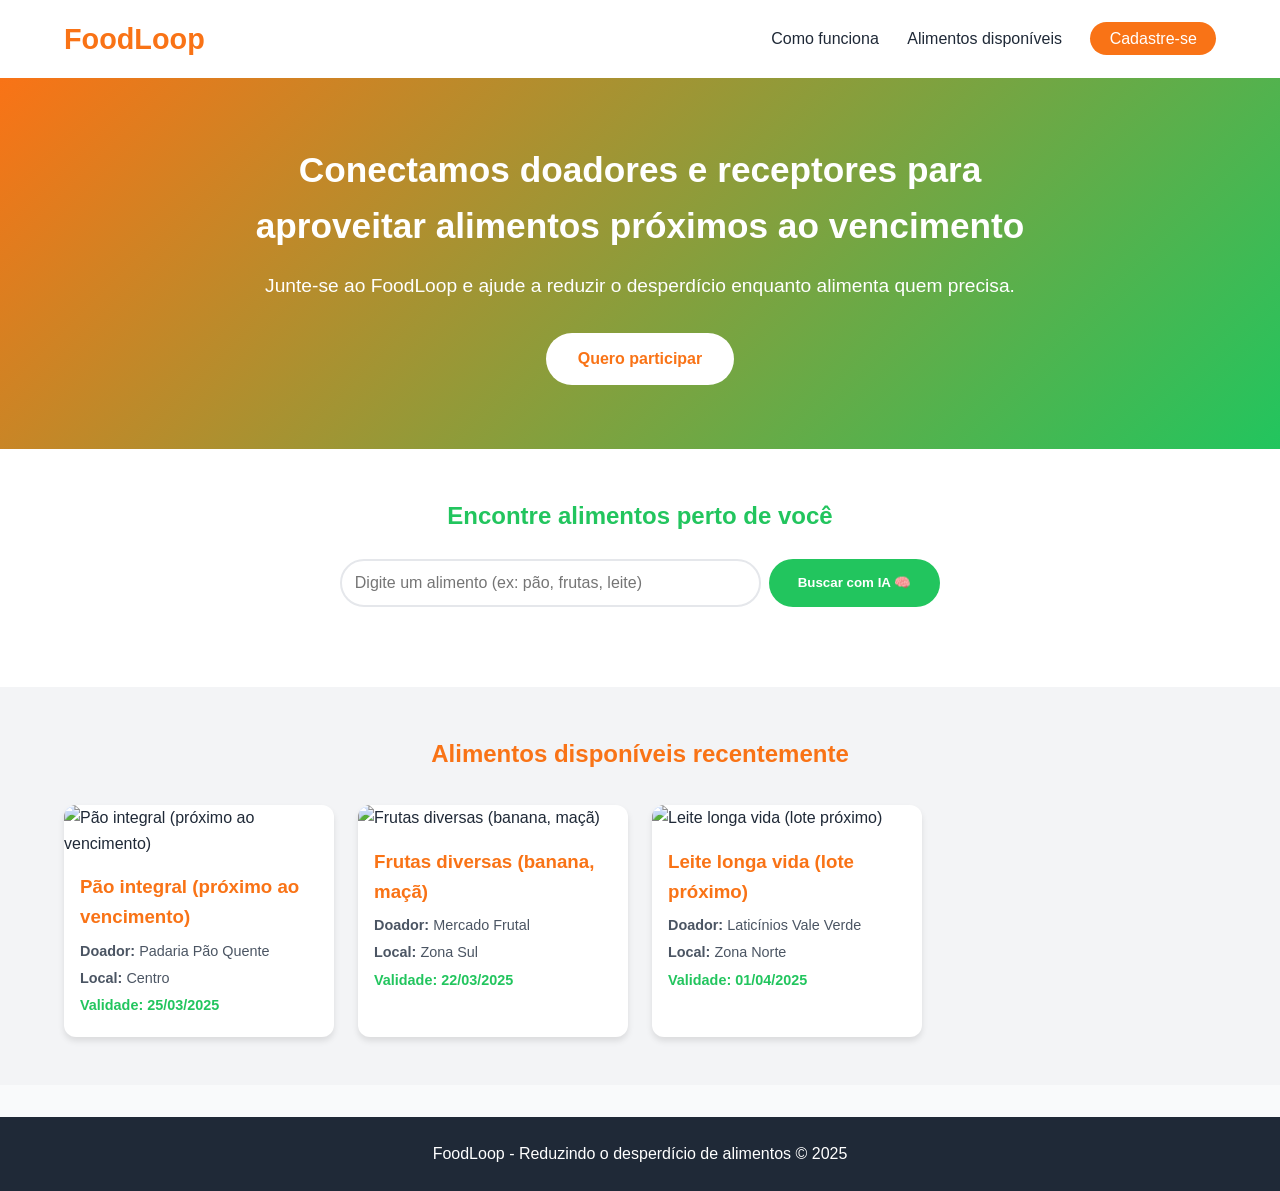
==== index.html @ 041d5043 "Add files via upload" ====
<!DOCTYPE html>
<html lang="pt-BR">
<head>
    <meta charset="UTF-8">
    <meta name="viewport" content="width=device-width, initial-scale=1.0">
    <title>FoodLoop - Conectando Alimentos, Evitando Desperdício</title>
    <link rel="stylesheet" href="style.css">
</head>
<body>
    <header>
        <div class="logo">FoodLoop</div>
        <nav>
            <a href="#como-funciona">Como funciona</a>
            <a href="#alimentos">Alimentos disponíveis</a>
            <span id="user-area">
                <!-- Aqui será inserido o botão de cadastro ou saudação + link para cadastrar alimento (se doador) -->
            </span>
        </nav>
    </header>

    <main>
        <section class="hero">
            <h1>Conectamos doadores e receptores para aproveitar alimentos próximos ao vencimento</h1>
            <p>Junte-se ao FoodLoop e ajude a reduzir o desperdício enquanto alimenta quem precisa.</p>
            <a href="cadastro.html" class="btn-cta">Quero participar</a>
        </section>

        <section class="busca-ia">
            <h2>Encontre alimentos perto de você</h2>
            <div class="search-box">
                <input type="text" id="busca" placeholder="Digite um alimento (ex: pão, frutas, leite)" />
                <button id="btn-busca">Buscar com IA 🧠</button>
            </div>
            <div id="resultados-busca" class="resultados"></div>
        </section>

        <section id="alimentos" class="alimentos">
            <h2>Alimentos disponíveis recentemente</h2>
            <div id="lista-alimentos" class="grid-alimentos">
                <!-- Itens serão inseridos via JavaScript -->
            </div>
        </section>
    </main>

    <footer>
        <p>FoodLoop - Reduzindo o desperdício de alimentos &copy; 2025</p>
    </footer>

    <script src="script.js"></script>
    <script>
        document.addEventListener('DOMContentLoaded', function() {
            exibirSaudacao();
            carregarAlimentos();
        });
    </script>
</body>
</html>
---- style.css ----
/* style.css */
* {
    margin: 0;
    padding: 0;
    box-sizing: border-box;
    font-family: 'Segoe UI', Tahoma, Geneva, Verdana, sans-serif;
}

body {
    background-color: #f9fafb;
    color: #1f2937;
    line-height: 1.6;
}

header {
    background-color: white;
    box-shadow: 0 2px 4px rgba(0,0,0,0.1);
    padding: 1rem 5%;
    display: flex;
    justify-content: space-between;
    align-items: center;
    flex-wrap: wrap;
}

.logo {
    font-size: 1.8rem;
    font-weight: 700;
    color: #F97316; /* laranja */
}

nav a {
    text-decoration: none;
    color: #1f2937;
    margin-left: 1.5rem;
    font-weight: 500;
    transition: color 0.3s;
}

nav a:hover {
    color: #F97316;
}

.btn-cadastro {
    background-color: #F97316;
    color: white !important;
    padding: 0.5rem 1.2rem;
    border-radius: 30px;
    transition: background-color 0.3s;
}

.btn-cadastro:hover {
    background-color: #e07b0a;
}

#user-area {
    display: inline-block;
}

.saudacao {
    color: #22C55E;
    font-weight: 600;
    margin-left: 1.5rem;
    font-size: 1rem;
}

.link-doador {
    background-color: #F97316; /* laranja para destacar */
    color: white !important;
    padding: 0.5rem 1.2rem;
    border-radius: 30px;
    margin-left: 1rem;
    transition: background-color 0.3s;
}

.link-doador:hover {
    background-color: #e07b0a;
}

.hero {
    background: linear-gradient(135deg, #F97316 0%, #22C55E 100%);
    color: white;
    text-align: center;
    padding: 4rem 1rem;
}

.hero h1 {
    font-size: 2.2rem;
    max-width: 800px;
    margin: 0 auto 1rem;
}

.hero p {
    font-size: 1.2rem;
    margin-bottom: 2rem;
}

.btn-cta {
    background-color: white;
    color: #F97316;
    padding: 0.8rem 2rem;
    border-radius: 40px;
    text-decoration: none;
    font-weight: 600;
    display: inline-block;
    transition: transform 0.3s;
}

.btn-cta:hover {
    transform: scale(1.05);
}

.busca-ia {
    background-color: white;
    padding: 3rem 5%;
    text-align: center;
}

.busca-ia h2 {
    color: #22C55E;
    margin-bottom: 1.5rem;
}

.search-box {
    display: flex;
    max-width: 600px;
    margin: 0 auto;
    gap: 0.5rem;
}

#busca {
    flex: 1;
    padding: 0.8rem;
    border: 2px solid #e5e7eb;
    border-radius: 30px;
    font-size: 1rem;
    outline: none;
}

#busca:focus {
    border-color: #F97316;
}

#btn-busca {
    background-color: #22C55E;
    color: white;
    border: none;
    padding: 0 1.8rem;
    border-radius: 30px;
    font-weight: 600;
    cursor: pointer;
    transition: background-color 0.3s;
}

#btn-busca:hover {
    background-color: #16a34a;
}

.resultados {
    margin-top: 2rem;
    text-align: left;
    max-width: 800px;
    margin-left: auto;
    margin-right: auto;
}

.alimentos {
    padding: 3rem 5%;
    background-color: #f3f4f6;
}

.alimentos h2 {
    text-align: center;
    color: #F97316;
    margin-bottom: 2rem;
}

.grid-alimentos {
    display: grid;
    grid-template-columns: repeat(auto-fill, minmax(250px, 1fr));
    gap: 1.5rem;
}

.card-alimento {
    background: white;
    border-radius: 12px;
    overflow: hidden;
    box-shadow: 0 4px 6px rgba(0,0,0,0.1);
    transition: transform 0.3s;
}

.card-alimento:hover {
    transform: translateY(-5px);
}

.card-alimento img {
    width: 100%;
    height: 150px;
    object-fit: cover;
}

.card-alimento .info {
    padding: 1rem;
}

.card-alimento h3 {
    color: #F97316;
    margin-bottom: 0.5rem;
}

.card-alimento p {
    color: #4b5563;
    font-size: 0.9rem;
    margin-bottom: 0.25rem;
}

.card-alimento .validade {
    color: #22C55E;
    font-weight: 600;
}

.cadastro {
    padding: 3rem 5%;
    max-width: 600px;
    margin: 0 auto;
}

.cadastro h2 {
    color: #22C55E;
    text-align: center;
    margin-bottom: 2rem;
}

#form-cadastro,
#form-alimento {
    background: white;
    padding: 2rem;
    border-radius: 16px;
    box-shadow: 0 4px 10px rgba(0,0,0,0.1);
}

#form-cadastro label,
#form-alimento label {
    display: block;
    margin-bottom: 0.3rem;
    font-weight: 500;
    color: #374151;
}

#form-cadastro input,
#form-cadastro select,
#form-alimento input {
    width: 100%;
    padding: 0.7rem;
    margin-bottom: 1.2rem;
    border: 1px solid #d1d5db;
    border-radius: 8px;
    font-size: 1rem;
}

#form-cadastro input:focus,
#form-cadastro select:focus,
#form-alimento input:focus {
    outline: 2px solid #F97316;
    border-color: transparent;
}

#form-cadastro button,
#form-alimento button {
    background-color: #F97316;
    color: white;
    border: none;
    padding: 0.8rem 1.5rem;
    border-radius: 30px;
    font-size: 1.1rem;
    font-weight: 600;
    cursor: pointer;
    width: 100%;
    transition: background-color 0.3s;
}

#form-cadastro button:hover,
#form-alimento button:hover {
    background-color: #e07b0a;
}

#mensagem-cadastro,
#mensagem-alimento {
    margin-top: 1rem;
    text-align: center;
    font-weight: 500;
}

footer {
    background-color: #1f2937;
    color: white;
    text-align: center;
    padding: 1.5rem;
    margin-top: 2rem;
}
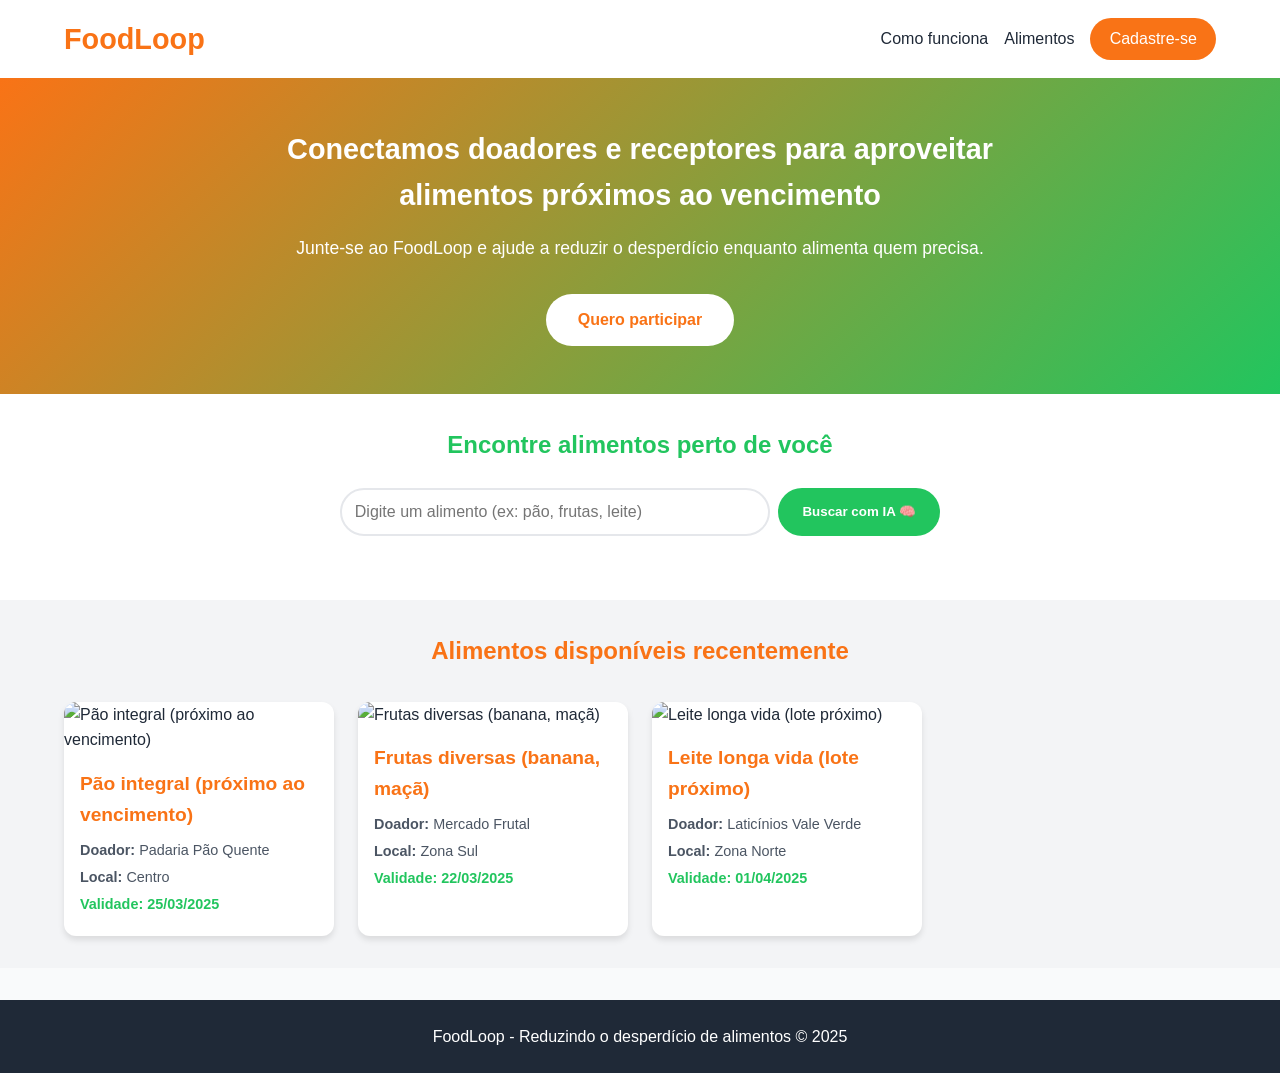
==== commit 18ef8caf: "index.html" ====
--- a/index.html
+++ b/index.html
@@ -2,7 +2,7 @@
 <html lang="pt-BR">
 <head>
     <meta charset="UTF-8">
-    <meta name="viewport" content="width=device-width, initial-scale=1.0">
+    <meta name="viewport" content="width=device-width, initial-scale=1.0, maximum-scale=1.0, user-scalable=yes">
     <title>FoodLoop - Conectando Alimentos, Evitando Desperdício</title>
     <link rel="stylesheet" href="style.css">
 </head>
@@ -11,7 +11,7 @@
         <div class="logo">FoodLoop</div>
         <nav>
             <a href="#como-funciona">Como funciona</a>
-            <a href="#alimentos">Alimentos disponíveis</a>
+            <a href="#alimentos">Alimentos</a>
             <span id="user-area">
                 <!-- Aqui será inserido o botão de cadastro ou saudação + link para cadastrar alimento (se doador) -->
             </span>
@@ -54,4 +54,4 @@
         });
     </script>
 </body>
-</html>+</html>
--- a/style.css
+++ b/style.css
@@ -1,4 +1,4 @@
-/* style.css */
+/* style.css - Versão Responsiva para Mobile */
 * {
     margin: 0;
     padding: 0;
@@ -12,6 +12,7 @@
     line-height: 1.6;
 }
 
+/* Header */
 header {
     background-color: white;
     box-shadow: 0 2px 4px rgba(0,0,0,0.1);
@@ -28,12 +29,19 @@
     color: #F97316; /* laranja */
 }
 
+nav {
+    display: flex;
+    align-items: center;
+    gap: 1rem;
+    flex-wrap: wrap;
+}
+
 nav a {
     text-decoration: none;
     color: #1f2937;
-    margin-left: 1.5rem;
     font-weight: 500;
     transition: color 0.3s;
+    white-space: nowrap;
 }
 
 nav a:hover {
@@ -53,44 +61,49 @@
 }
 
 #user-area {
-    display: inline-block;
+    display: flex;
+    align-items: center;
+    gap: 0.8rem;
+    flex-wrap: wrap;
+    justify-content: flex-end;
 }
 
 .saudacao {
     color: #22C55E;
     font-weight: 600;
-    margin-left: 1.5rem;
     font-size: 1rem;
+    white-space: nowrap;
 }
 
 .link-doador {
-    background-color: #F97316; /* laranja para destacar */
+    background-color: #22C55E;
     color: white !important;
     padding: 0.5rem 1.2rem;
     border-radius: 30px;
-    margin-left: 1rem;
     transition: background-color 0.3s;
+    white-space: nowrap;
 }
 
 .link-doador:hover {
-    background-color: #e07b0a;
-}
-
+    background-color: #16a34a;
+}
+
+/* Hero */
 .hero {
     background: linear-gradient(135deg, #F97316 0%, #22C55E 100%);
     color: white;
     text-align: center;
-    padding: 4rem 1rem;
+    padding: 3rem 1rem;
 }
 
 .hero h1 {
-    font-size: 2.2rem;
+    font-size: 1.8rem;
     max-width: 800px;
     margin: 0 auto 1rem;
 }
 
 .hero p {
-    font-size: 1.2rem;
+    font-size: 1.1rem;
     margin-bottom: 2rem;
 }
 
@@ -109,15 +122,17 @@
     transform: scale(1.05);
 }
 
+/* Busca */
 .busca-ia {
     background-color: white;
-    padding: 3rem 5%;
+    padding: 2rem 5%;
     text-align: center;
 }
 
 .busca-ia h2 {
     color: #22C55E;
     margin-bottom: 1.5rem;
+    font-size: 1.5rem;
 }
 
 .search-box {
@@ -125,6 +140,7 @@
     max-width: 600px;
     margin: 0 auto;
     gap: 0.5rem;
+    flex-direction: row;
 }
 
 #busca {
@@ -144,11 +160,12 @@
     background-color: #22C55E;
     color: white;
     border: none;
-    padding: 0 1.8rem;
+    padding: 0 1.5rem;
     border-radius: 30px;
     font-weight: 600;
     cursor: pointer;
     transition: background-color 0.3s;
+    white-space: nowrap;
 }
 
 #btn-busca:hover {
@@ -163,8 +180,9 @@
     margin-right: auto;
 }
 
+/* Alimentos */
 .alimentos {
-    padding: 3rem 5%;
+    padding: 2rem 5%;
     background-color: #f3f4f6;
 }
 
@@ -172,11 +190,12 @@
     text-align: center;
     color: #F97316;
     margin-bottom: 2rem;
+    font-size: 1.5rem;
 }
 
 .grid-alimentos {
     display: grid;
-    grid-template-columns: repeat(auto-fill, minmax(250px, 1fr));
+    grid-template-columns: repeat(auto-fill, minmax(240px, 1fr));
     gap: 1.5rem;
 }
 
@@ -205,6 +224,7 @@
 .card-alimento h3 {
     color: #F97316;
     margin-bottom: 0.5rem;
+    font-size: 1.2rem;
 }
 
 .card-alimento p {
@@ -218,8 +238,9 @@
     font-weight: 600;
 }
 
+/* Formulários de cadastro (páginas) */
 .cadastro {
-    padding: 3rem 5%;
+    padding: 2rem 5%;
     max-width: 600px;
     margin: 0 auto;
 }
@@ -228,6 +249,7 @@
     color: #22C55E;
     text-align: center;
     margin-bottom: 2rem;
+    font-size: 1.6rem;
 }
 
 #form-cadastro,
@@ -296,4 +318,79 @@
     text-align: center;
     padding: 1.5rem;
     margin-top: 2rem;
-}+}
+
+/* ========== RESPONSIVIDADE PARA CELULARES ========== */
+@media (max-width: 600px) {
+    header {
+        flex-direction: column;
+        align-items: flex-start;
+        gap: 0.5rem;
+    }
+
+    nav {
+        width: 100%;
+        justify-content: space-between;
+        flex-wrap: wrap;
+    }
+
+    #user-area {
+        width: 100%;
+        justify-content: flex-start;
+        margin-top: 0.5rem;
+    }
+
+    .hero h1 {
+        font-size: 1.5rem;
+    }
+
+    .hero p {
+        font-size: 1rem;
+    }
+
+    .search-box {
+        flex-direction: column;
+    }
+
+    #btn-busca {
+        padding: 0.8rem;
+    }
+
+    .grid-alimentos {
+        grid-template-columns: 1fr; /* Um card por linha */
+    }
+
+    .cadastro {
+        padding: 2rem 4%;
+    }
+
+    .cadastro h2 {
+        font-size: 1.4rem;
+    }
+
+    #form-cadastro,
+    #form-alimento {
+        padding: 1.5rem;
+    }
+}
+
+/* Ajustes para telas muito pequenas (menos de 400px) */
+@media (max-width: 400px) {
+    .logo {
+        font-size: 1.5rem;
+    }
+
+    nav a {
+        font-size: 0.9rem;
+    }
+
+    .btn-cadastro,
+    .link-doador {
+        padding: 0.4rem 1rem;
+        font-size: 0.9rem;
+    }
+
+    .saudacao {
+        font-size: 0.9rem;
+    }
+}
